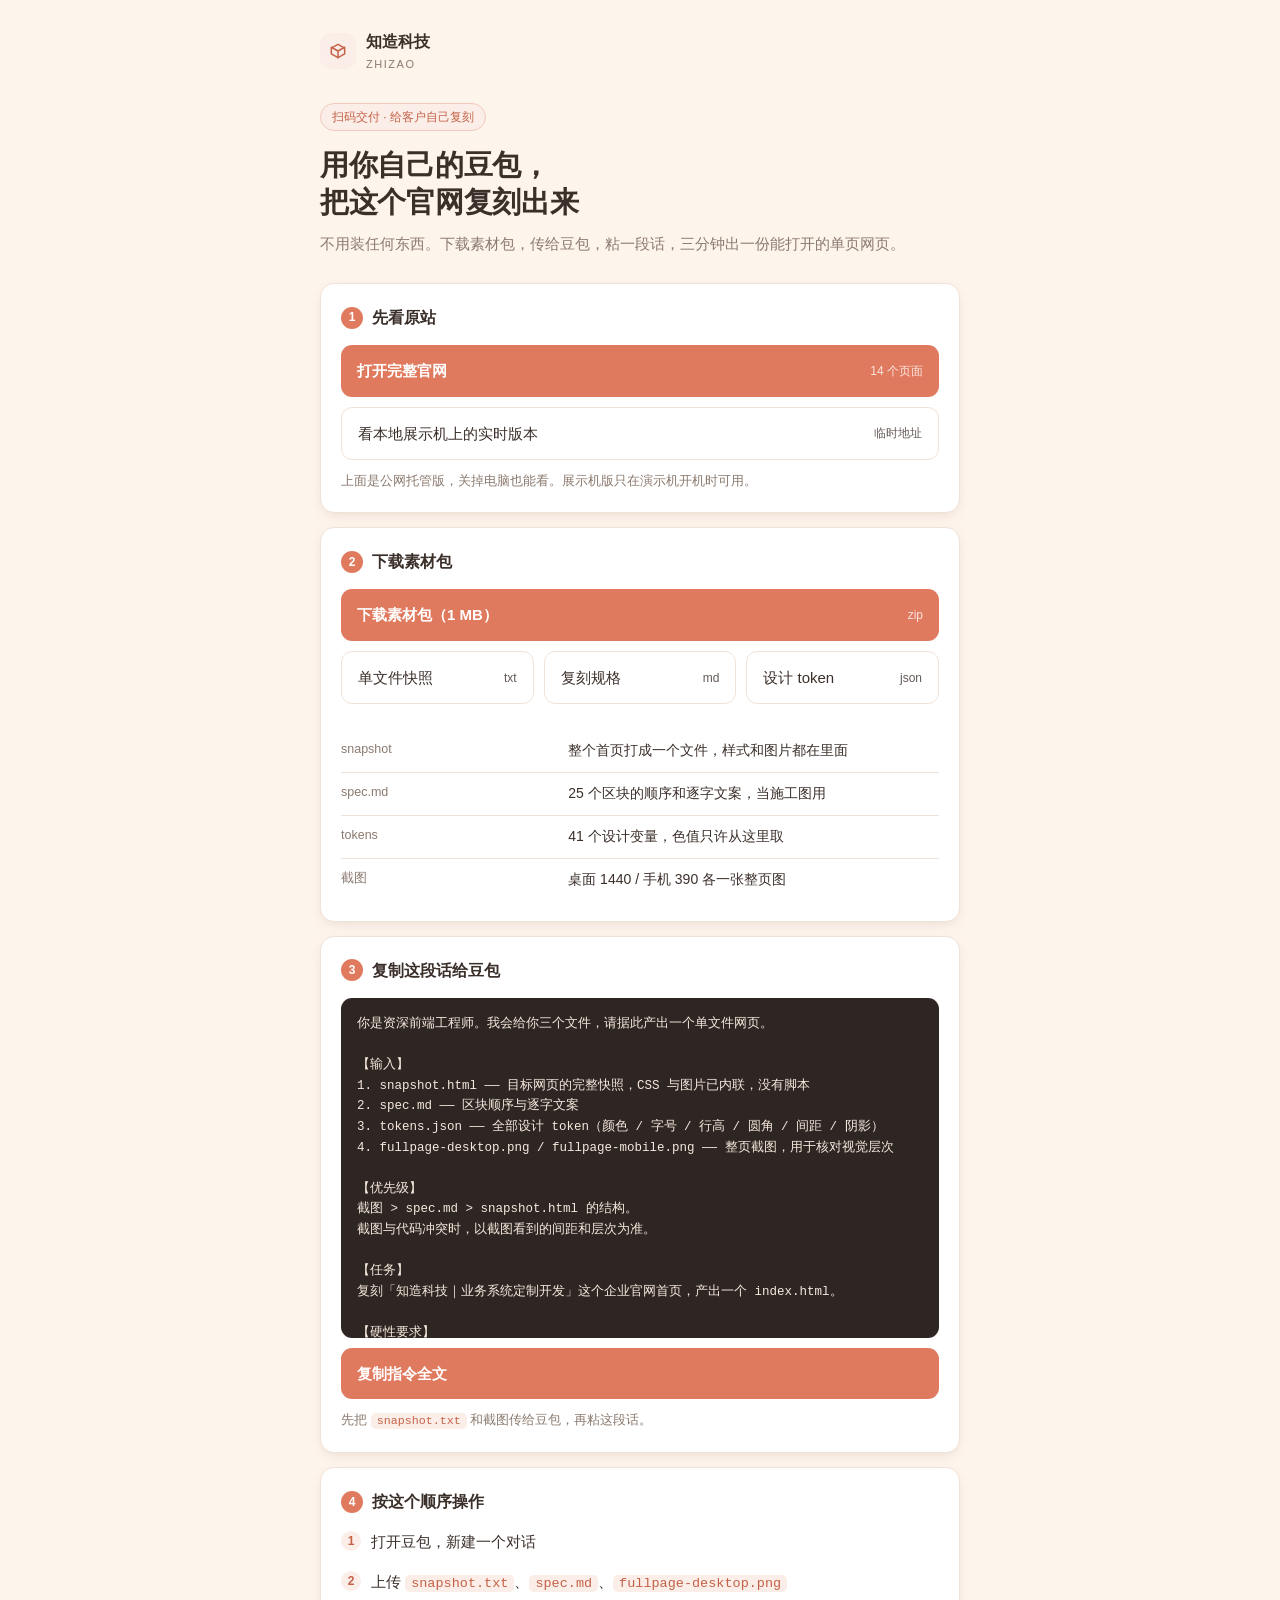
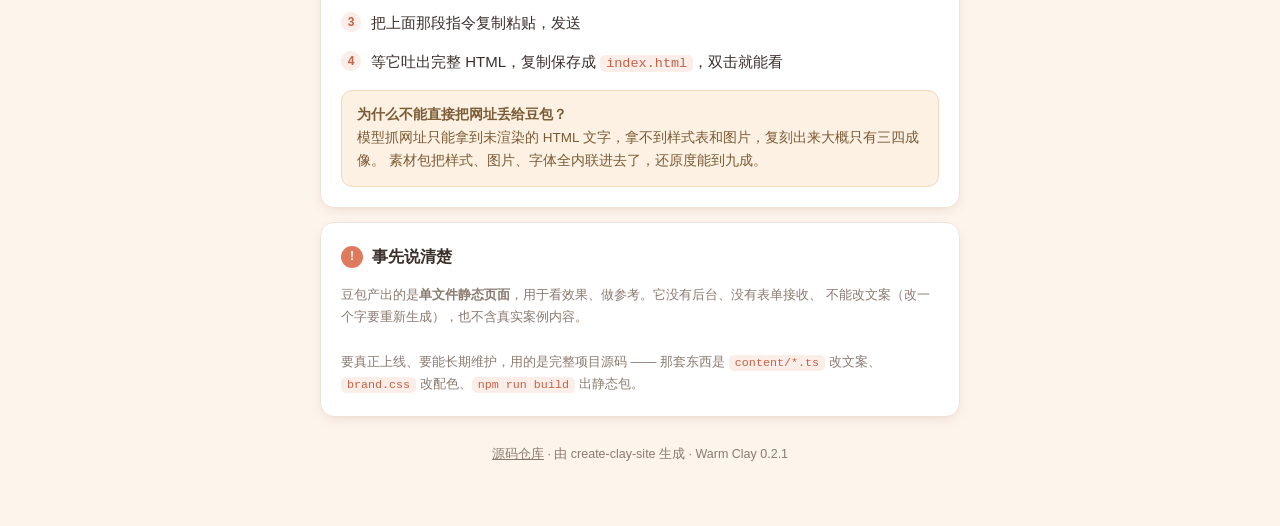
==== docs/start.html @ c59cc2b9 "feat: 交付页 + 二维码 + 素材包线上分发" ====
<!DOCTYPE html>
<html lang="zh-CN">
<head>
<meta charset="utf-8">
<meta name="viewport" content="width=device-width, initial-scale=1">
<title>官网复刻 · 扫码即用</title>
<meta name="description" content="把「知造科技」官网的前端复刻到你自己的豆包里：下载素材包、上传、粘一段话，三分钟出结果。">
<style>
  :root{
    --accent:#E07A5F; --accent-d:#C46248; --accent-l:#FBEDE7; --accent-bd:#F2C9BC;
    --ink:#3B2F2A; --ink-2:#8B7A6F; --bg:#FDF4EC; --surface:#fff; --border:#F1E2D7;
    --r:14px; --shadow:0 4px 14px -6px rgba(140,95,70,.28);
  }
  *{box-sizing:border-box}
  html{-webkit-text-size-adjust:100%}
  body{
    margin:0; background:var(--bg); color:var(--ink);
    font-family:-apple-system,BlinkMacSystemFont,"Segoe UI","PingFang SC","Hiragino Sans GB","Microsoft YaHei",sans-serif;
    line-height:1.7; font-size:16px;
  }
  .wrap{max-width:680px; margin:0 auto; padding:28px 20px 64px}
  header{display:flex; align-items:center; gap:10px; margin-bottom:28px}
  .mark{width:36px;height:36px;border-radius:11px;background:var(--accent-l);
    display:grid;place-items:center;flex:none}
  .mark svg{width:20px;height:20px}
  .brand{font-weight:600;font-size:16px;letter-spacing:.01em}
  .brand small{display:block;font-size:11px;letter-spacing:.14em;color:var(--ink-2);font-weight:400}
  h1{font-size:29px;line-height:1.28;margin:0 0 10px;letter-spacing:-.01em}
  .lead{color:var(--ink-2);margin:0 0 26px;font-size:15px}
  .pill{display:inline-block;background:var(--accent-l);color:var(--accent-d);
    border:1px solid var(--accent-bd);border-radius:999px;padding:3px 11px;
    font-size:12px;font-weight:500;margin-bottom:16px}
  section{background:var(--surface);border:1px solid var(--border);border-radius:var(--r);
    padding:20px;margin-bottom:14px;box-shadow:var(--shadow)}
  h2{font-size:16px;margin:0 0 14px;display:flex;align-items:center;gap:9px}
  .num{width:22px;height:22px;border-radius:50%;background:var(--accent);color:#fff;
    font-size:12px;display:grid;place-items:center;flex:none;font-weight:600}
  ol.steps{margin:0;padding:0;list-style:none;counter-reset:s}
  ol.steps li{position:relative;padding-left:30px;margin-bottom:14px;font-size:15px}
  ol.steps li:last-child{margin-bottom:0}
  ol.steps li::before{counter-increment:s;content:counter(s);
    position:absolute;left:0;top:2px;width:20px;height:20px;border-radius:50%;
    background:var(--accent-l);color:var(--accent-d);font-size:12px;font-weight:600;
    display:grid;place-items:center}
  .btn{display:flex;align-items:center;justify-content:space-between;gap:12px;
    background:var(--accent);color:#fff;text-decoration:none;border-radius:11px;
    padding:13px 16px;font-weight:600;font-size:15px;margin-bottom:10px;
    transition:transform .14s ease, background .14s ease}
  .btn:hover{background:var(--accent-d);transform:translateY(-1px)}
  .btn.ghost{background:var(--surface);color:var(--ink);border:1px solid var(--border);
    box-shadow:none;font-weight:500}
  .btn.ghost:hover{background:var(--accent-l);border-color:var(--accent-bd);transform:none}
  .btn .meta{font-size:12px;font-weight:400;opacity:.8;white-space:nowrap}
  pre{background:#2E2622;color:#F6E9DE;border-radius:11px;padding:16px;
    overflow:auto;font-size:12.5px;line-height:1.65;margin:0 0 10px;
    font-family:ui-monospace,SFMono-Regular,Menlo,Consolas,monospace;max-height:340px}
  .row{display:flex;gap:10px;flex-wrap:wrap}
  .row>*{flex:1 1 190px}
  table{width:100%;border-collapse:collapse;font-size:14px}
  th,td{text-align:left;padding:9px 0;border-bottom:1px solid var(--border);vertical-align:top}
  th{color:var(--ink-2);font-weight:500;font-size:12.5px;white-space:nowrap;width:38%}
  tr:last-child td,tr:last-child th{border-bottom:0}
  code{background:var(--accent-l);color:var(--accent-d);padding:1px 6px;
    border-radius:5px;font-size:.9em;font-family:ui-monospace,Menlo,Consolas,monospace}
  .note{font-size:13px;color:var(--ink-2);margin:10px 0 0}
  .warn{background:#FDF1E3;border:1px solid #F2D9BC;border-radius:11px;
    padding:13px 15px;font-size:13.5px;color:#7A5A34;margin-top:14px}
  footer{margin-top:26px;font-size:12.5px;color:var(--ink-2);text-align:center;line-height:1.9}
  .copied{color:var(--accent-d)!important}
  @media (max-width:420px){h1{font-size:25px}}
</style>
</head>
<body>
<div class="wrap">

  <header>
    <span class="mark" aria-hidden="true">
      <svg viewBox="0 0 24 24" fill="none" stroke="#C46248" stroke-width="1.8"
           stroke-linejoin="round" stroke-linecap="round">
        <path d="M4 8.5 12 4l8 4.5v7L12 20l-8-4.5Z"/><path d="M12 12v8M12 12l8-4.5M12 12 4 7.5"/>
      </svg>
    </span>
    <span class="brand">知造科技<small>ZHIZAO</small></span>
  </header>

  <span class="pill">扫码交付 · 给客户自己复刻</span>
  <h1>用你自己的豆包，<br>把这个官网复刻出来</h1>
  <p class="lead">不用装任何东西。下载素材包，传给豆包，粘一段话，三分钟出一份能打开的单页网页。</p>

  <section>
    <h2><span class="num">1</span>先看原站</h2>
    <a class="btn" href="./" target="_blank" rel="noopener">
      打开完整官网 <span class="meta">14 个页面</span>
    </a>
    <a class="btn ghost" id="tunnelLink" href="#" target="_blank" rel="noopener" hidden>
      看本地展示机上的实时版本 <span class="meta">临时地址</span>
    </a>
    <p class="note">上面是公网托管版，关掉电脑也能看。展示机版只在演示机开机时可用。</p>
  </section>

  <section>
    <h2><span class="num">2</span>下载素材包</h2>
    <a class="btn" href="kit/clay-clone-kit.zip" download>
      下载素材包（1 MB）<span class="meta">zip</span>
    </a>
    <div class="row" style="margin-top:10px">
      <a class="btn ghost" href="kit/snapshot.txt" download>单文件快照 <span class="meta">txt</span></a>
      <a class="btn ghost" href="kit/spec.md" download>复刻规格 <span class="meta">md</span></a>
      <a class="btn ghost" href="kit/tokens.json" download>设计 token <span class="meta">json</span></a>
    </div>
    <table style="margin-top:16px">
      <tr><th>snapshot</th><td>整个首页打成一个文件，样式和图片都在里面</td></tr>
      <tr><th>spec.md</th><td>25 个区块的顺序和逐字文案，当施工图用</td></tr>
      <tr><th>tokens</th><td>41 个设计变量，色值只许从这里取</td></tr>
      <tr><th>截图</th><td>桌面 1440 / 手机 390 各一张整页图</td></tr>
    </table>
  </section>

  <section>
    <h2><span class="num">3</span>复制这段话给豆包</h2>
    <pre id="prompt">正在加载…</pre>
    <a class="btn" id="copyBtn" href="#">复制指令全文</a>
    <p class="note">先把 <code>snapshot.txt</code> 和截图传给豆包，再粘这段话。</p>
  </section>

  <section>
    <h2><span class="num">4</span>按这个顺序操作</h2>
    <ol class="steps">
      <li>打开豆包，新建一个对话</li>
      <li>上传 <code>snapshot.txt</code>、<code>spec.md</code>、<code>fullpage-desktop.png</code></li>
      <li>把上面那段指令复制粘贴，发送</li>
      <li>等它吐出完整 HTML，复制保存成 <code>index.html</code>，双击就能看</li>
    </ol>
    <div class="warn">
      <strong>为什么不能直接把网址丢给豆包？</strong><br>
      模型抓网址只能拿到未渲染的 HTML 文字，拿不到样式表和图片，复刻出来大概只有三四成像。
      素材包把样式、图片、字体全内联进去了，还原度能到九成。
    </div>
  </section>

  <section>
    <h2><span class="num">!</span>事先说清楚</h2>
    <p class="note" style="margin-top:0">
      豆包产出的是<strong>单文件静态页面</strong>，用于看效果、做参考。它没有后台、没有表单接收、
      不能改文案（改一个字要重新生成），也不含真实案例内容。<br><br>
      要真正上线、要能长期维护，用的是完整项目源码 —— 那套东西是
      <code>content/*.ts</code> 改文案、<code>brand.css</code> 改配色、<code>npm run build</code> 出静态包。
    </p>
  </section>

  <footer>
    <a href="https://github.com/daimeng-134/clay-site-demo" style="color:var(--ink-2)">源码仓库</a>
    · 由 create-clay-site 生成 · Warm Clay 0.2.1
  </footer>
</div>

<script>
(async function () {
  var pre = document.getElementById('prompt');
  var btn = document.getElementById('copyBtn');

  try {
    var res = await fetch('kit/prompt.txt', { cache: 'no-store' });
    pre.textContent = res.ok ? await res.text() : '（prompt.txt 读取失败，请直接打开 kit/prompt.txt）';
  } catch (e) {
    pre.textContent = '（读取失败，请直接打开 kit/prompt.txt）';
  }

  async function copy() {
    var text = pre.textContent;
    try {
      if (navigator.clipboard && window.isSecureContext) {
        await navigator.clipboard.writeText(text);
      } else {
        var ta = document.createElement('textarea');
        ta.value = text; ta.style.position = 'fixed'; ta.style.opacity = '0';
        document.body.appendChild(ta); ta.select();
        document.execCommand('copy'); ta.remove();
      }
      btn.classList.add('copied');
      var old = btn.textContent;
      btn.textContent = '已复制，去豆包粘贴';
      setTimeout(function () { btn.textContent = old; btn.classList.remove('copied'); }, 2200);
    } catch (e) {
      btn.textContent = '复制失败，请手动全选上面文本';
    }
  }
  btn.addEventListener('click', function (e) { e.preventDefault(); copy(); });

  // 有 ?tunnel= 参数时才显示展示机链接：隧道地址是临时的，写死会失效
  var t = new URLSearchParams(location.search).get('tunnel');
  if (t) {
    var a = document.getElementById('tunnelLink');
    a.href = t; a.hidden = false;
  }
})();
</script>
</body>
</html>
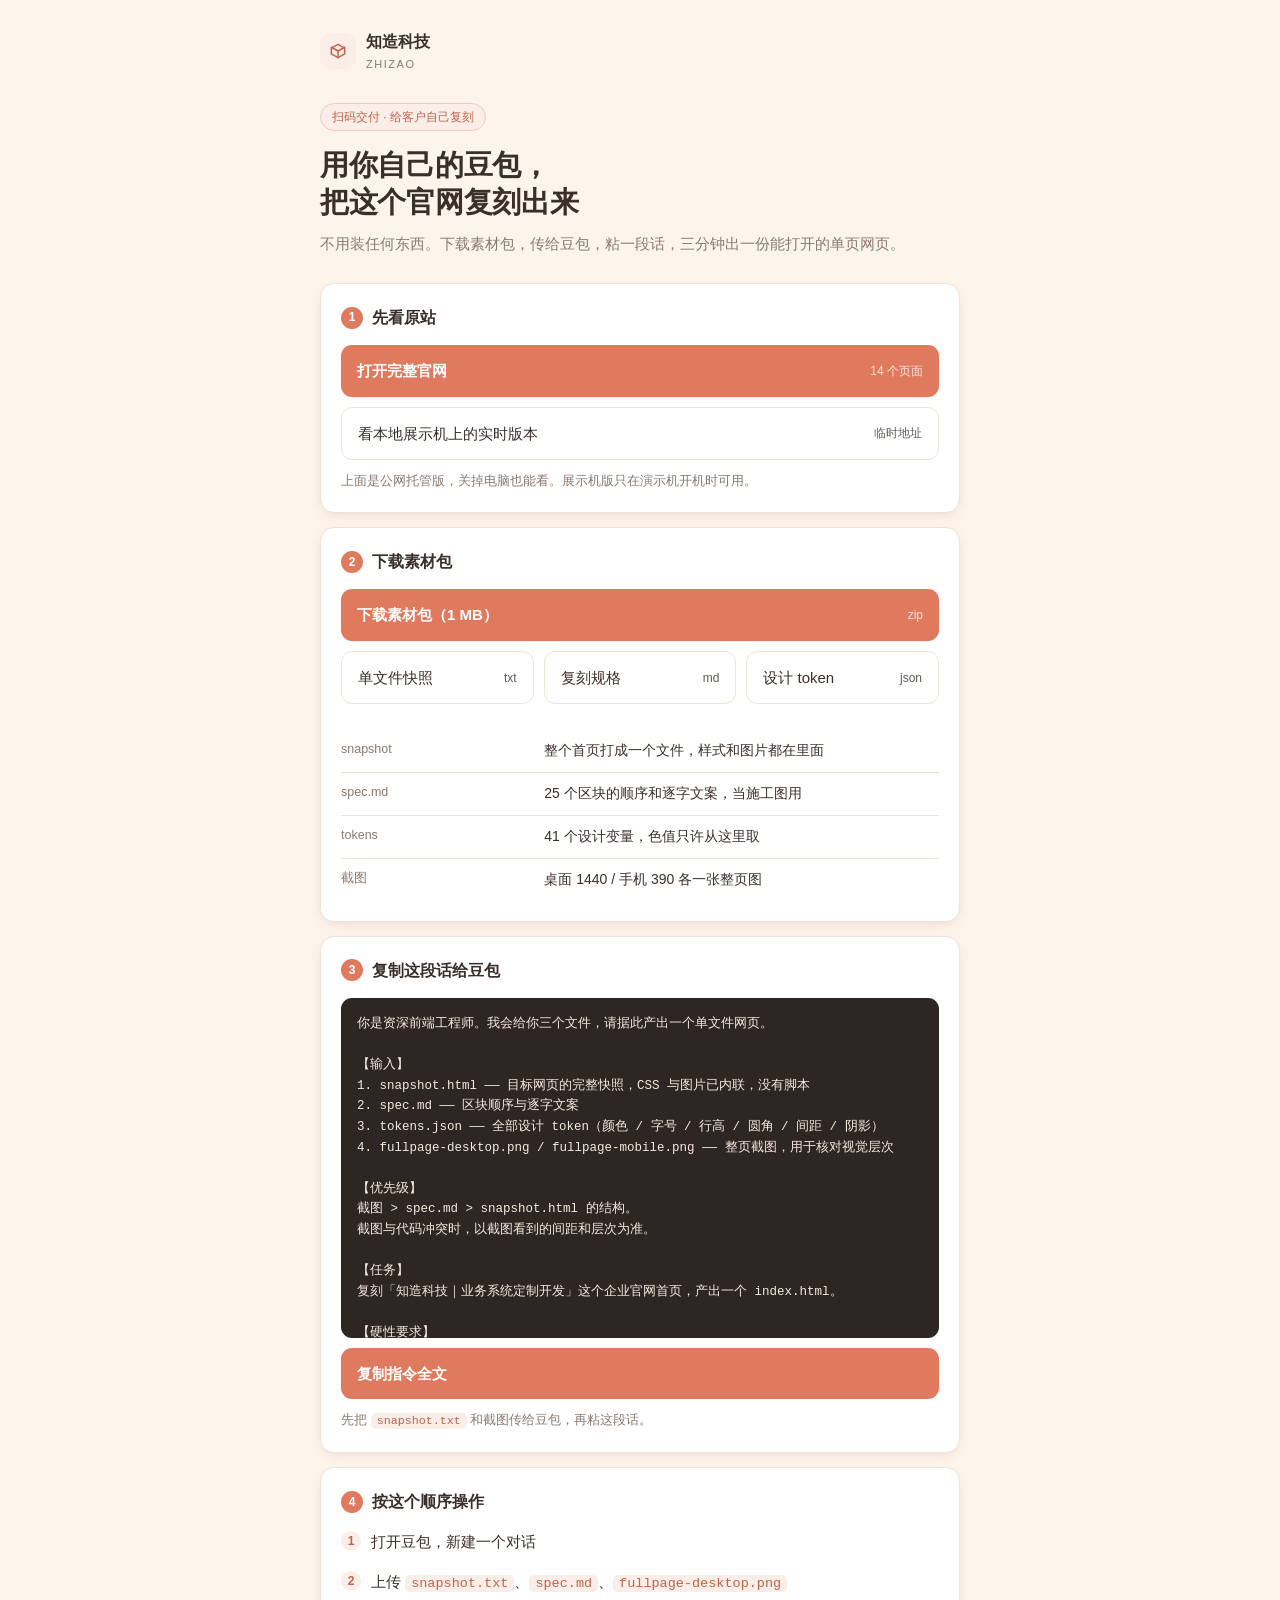
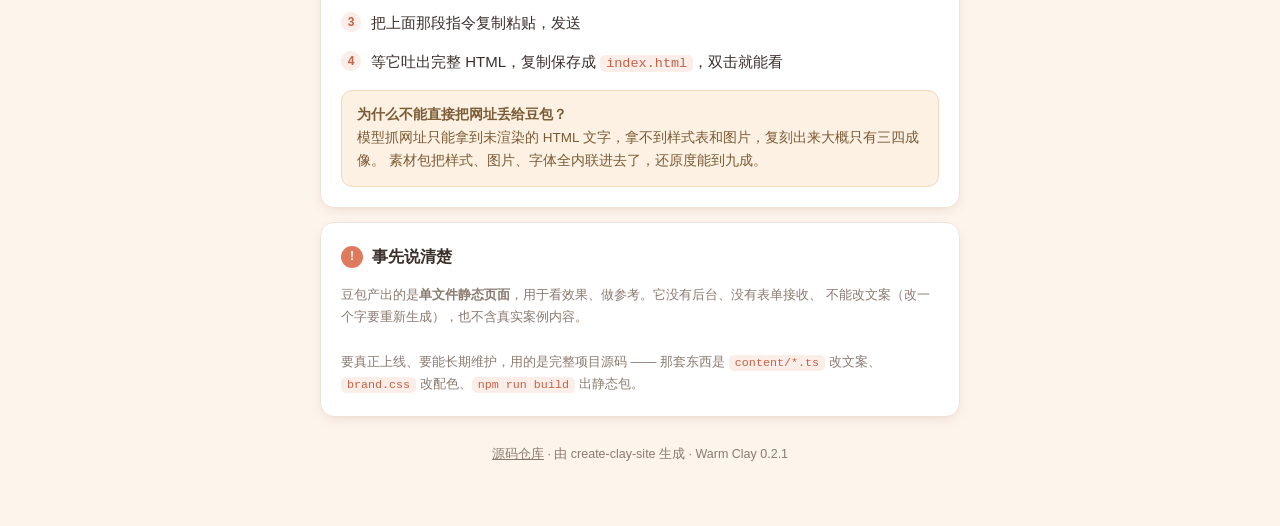
==== commit 20189ac8: "fix: 用真实 390px 视口重拍移动端截图，交付页窄屏溢出修复" ====
--- a/docs/start.html
+++ b/docs/start.html
@@ -17,8 +17,9 @@
     margin:0; background:var(--bg); color:var(--ink);
     font-family:-apple-system,BlinkMacSystemFont,"Segoe UI","PingFang SC","Hiragino Sans GB","Microsoft YaHei",sans-serif;
     line-height:1.7; font-size:16px;
-  }
-  .wrap{max-width:680px; margin:0 auto; padding:28px 20px 64px}
+    overflow-x:hidden;
+  }
+  .wrap{max-width:680px; margin:0 auto; padding:28px 20px 64px; overflow-x:hidden}
   header{display:flex; align-items:center; gap:10px; margin-bottom:28px}
   .mark{width:36px;height:36px;border-radius:11px;background:var(--accent-l);
     display:grid;place-items:center;flex:none}
@@ -52,13 +53,14 @@
   .btn.ghost:hover{background:var(--accent-l);border-color:var(--accent-bd);transform:none}
   .btn .meta{font-size:12px;font-weight:400;opacity:.8;white-space:nowrap}
   pre{background:#2E2622;color:#F6E9DE;border-radius:11px;padding:16px;
-    overflow:auto;font-size:12.5px;line-height:1.65;margin:0 0 10px;
+    overflow:auto;font-size:12.5px;line-height:1.65;margin:0 0 10px;max-width:100%;
     font-family:ui-monospace,SFMono-Regular,Menlo,Consolas,monospace;max-height:340px}
   .row{display:flex;gap:10px;flex-wrap:wrap}
-  .row>*{flex:1 1 190px}
-  table{width:100%;border-collapse:collapse;font-size:14px}
-  th,td{text-align:left;padding:9px 0;border-bottom:1px solid var(--border);vertical-align:top}
-  th{color:var(--ink-2);font-weight:500;font-size:12.5px;white-space:nowrap;width:38%}
+  .row>*{flex:1 1 190px;min-width:0}
+  table{width:100%;border-collapse:collapse;font-size:14px;table-layout:fixed}
+  th,td{text-align:left;padding:9px 0;border-bottom:1px solid var(--border);vertical-align:top;
+    word-break:break-word;overflow-wrap:anywhere}
+  th{color:var(--ink-2);font-weight:500;font-size:12.5px;width:34%}
   tr:last-child td,tr:last-child th{border-bottom:0}
   code{background:var(--accent-l);color:var(--accent-d);padding:1px 6px;
     border-radius:5px;font-size:.9em;font-family:ui-monospace,Menlo,Consolas,monospace}
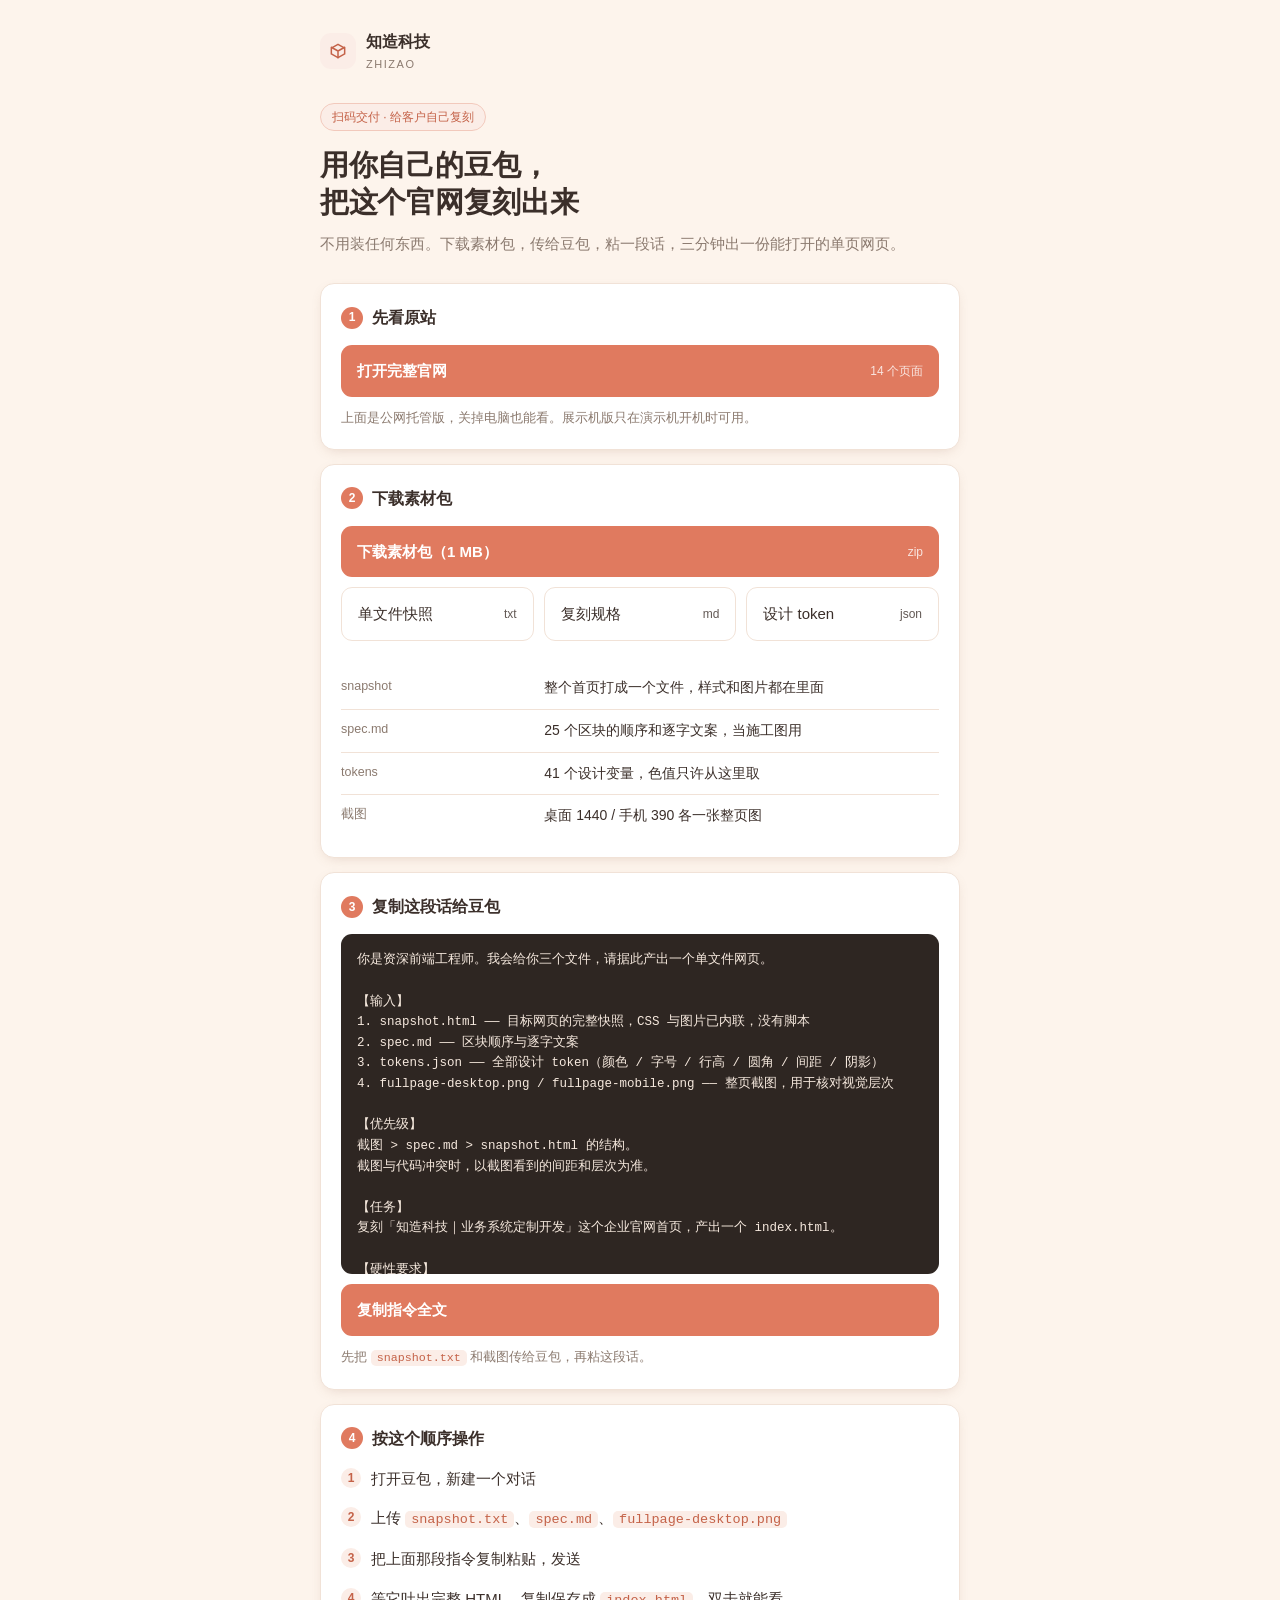
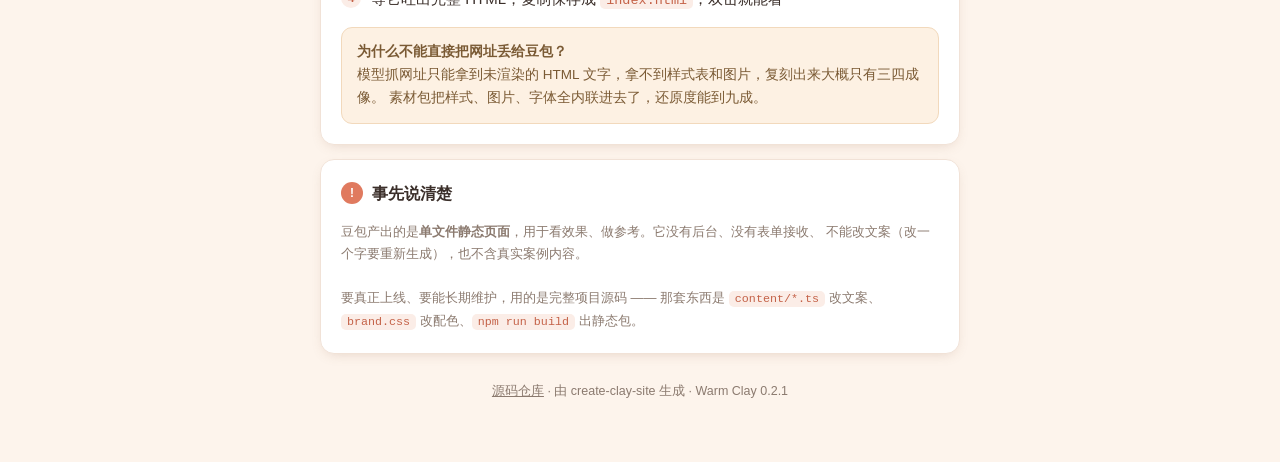
==== commit 88518717: "fix: hidden 按钮被 display:flex 覆盖" ====
--- a/docs/start.html
+++ b/docs/start.html
@@ -47,6 +47,7 @@
     background:var(--accent);color:#fff;text-decoration:none;border-radius:11px;
     padding:13px 16px;font-weight:600;font-size:15px;margin-bottom:10px;
     transition:transform .14s ease, background .14s ease}
+  .btn[hidden]{display:none!important}
   .btn:hover{background:var(--accent-d);transform:translateY(-1px)}
   .btn.ghost{background:var(--surface);color:var(--ink);border:1px solid var(--border);
     box-shadow:none;font-weight:500}
